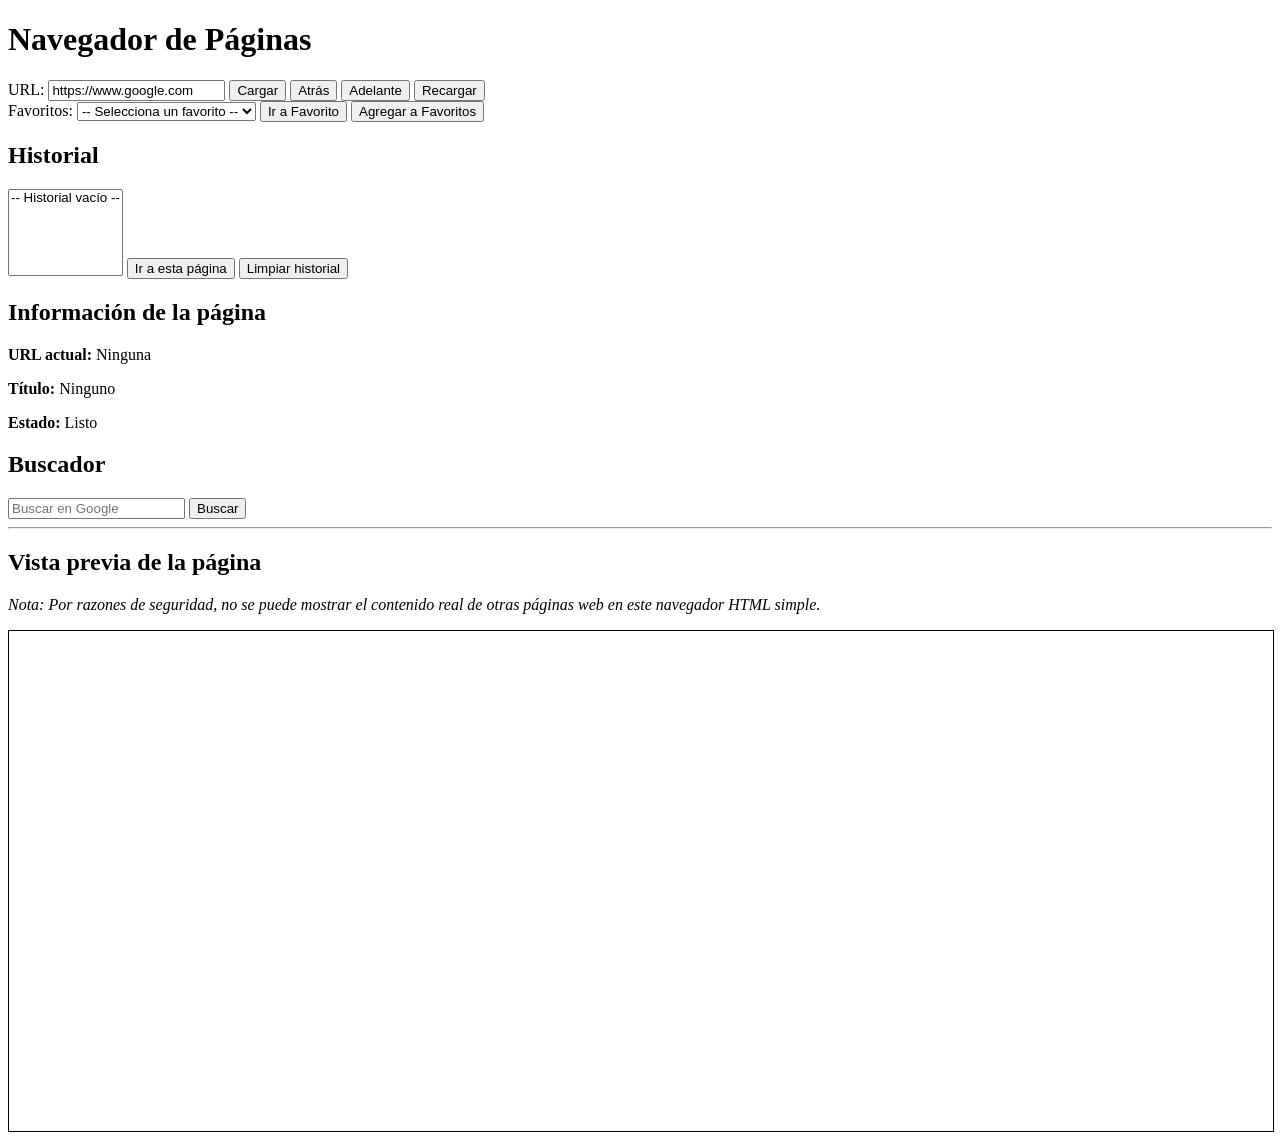
==== Index.html @ 3b882f32 "ca" ====
<!DOCTYPE html>
<html lang="es">
<head>
    <meta charset="UTF-8">
    <meta name="viewport" content="width=device-width, initial-scale=1.0">
    <title>Navegador</title>
    <link rel="stylesheet" href="">
    <link rel="AppJs" href="app.js">
</head>
<body>
    
</body>
</html>
<h1>Navegador de Páginas</h1>

<div>
    <label for="url-input">URL:</label>
    <input type="text" id="url-input" placeholder="https://ejemplo.com" value="https://www.google.com">
    <button onclick="cargarPagina()">Cargar</button>
    <button onclick="atras()">Atrás</button>
    <button onclick="adelante()">Adelante</button>
    <button onclick="recargar()">Recargar</button>
</div>

<div>
    <label for="favoritos-select">Favoritos:</label>
    <select id="favoritos-select">
        <option value="">-- Selecciona un favorito --</option>
        <option value="https://www.google.com">Google</option>
        <option value="https://www.wikipedia.org">Wikipedia</option>
        <option value="https://www.github.com">GitHub</option>
        <option value="https://www.stackoverflow.com">Stack Overflow</option>
    </select>
    <button onclick="irAFavorito()">Ir a Favorito</button>
    <button onclick="agregarFavorito()">Agregar a Favoritos</button>
</div>

<div>
    <h2>Historial</h2>
    <select id="historial-select" size="5">
        <option value="">-- Historial vacío --</option>
    </select>
    <button onclick="irAlHistorial()">Ir a esta página</button>
    <button onclick="limpiarHistorial()">Limpiar historial</button>
</div>

<div>
    <h2>Información de la página</h2>
    <p>
        <strong>URL actual:</strong>
        <span id="url-actual">Ninguna</span>
    </p>
    <p>
        <strong>Título:</strong>
        <span id="titulo-actual">Ninguno</span>
    </p>
    <p>
        <strong>Estado:</strong>
        <span id="estado">Listo</span>
    </p>
</div>

<div>
    <h2>Buscador</h2>
    <input type="text" id="busqueda-input" placeholder="Buscar en Google">
    <button onclick="buscar()">Buscar</button>
</div>

<hr>

<div>
    <h2>Vista previa de la página</h2>
    <p><em>Nota: Por razones de seguridad, no se puede mostrar el contenido real de otras páginas web en este navegador HTML simple.</em></p>
    <iframe id="contenedor-pagina" style="width: 100%; height: 500px; border: 1px solid black;" src="about:blank"></iframe>
</div>



</body>
</html>
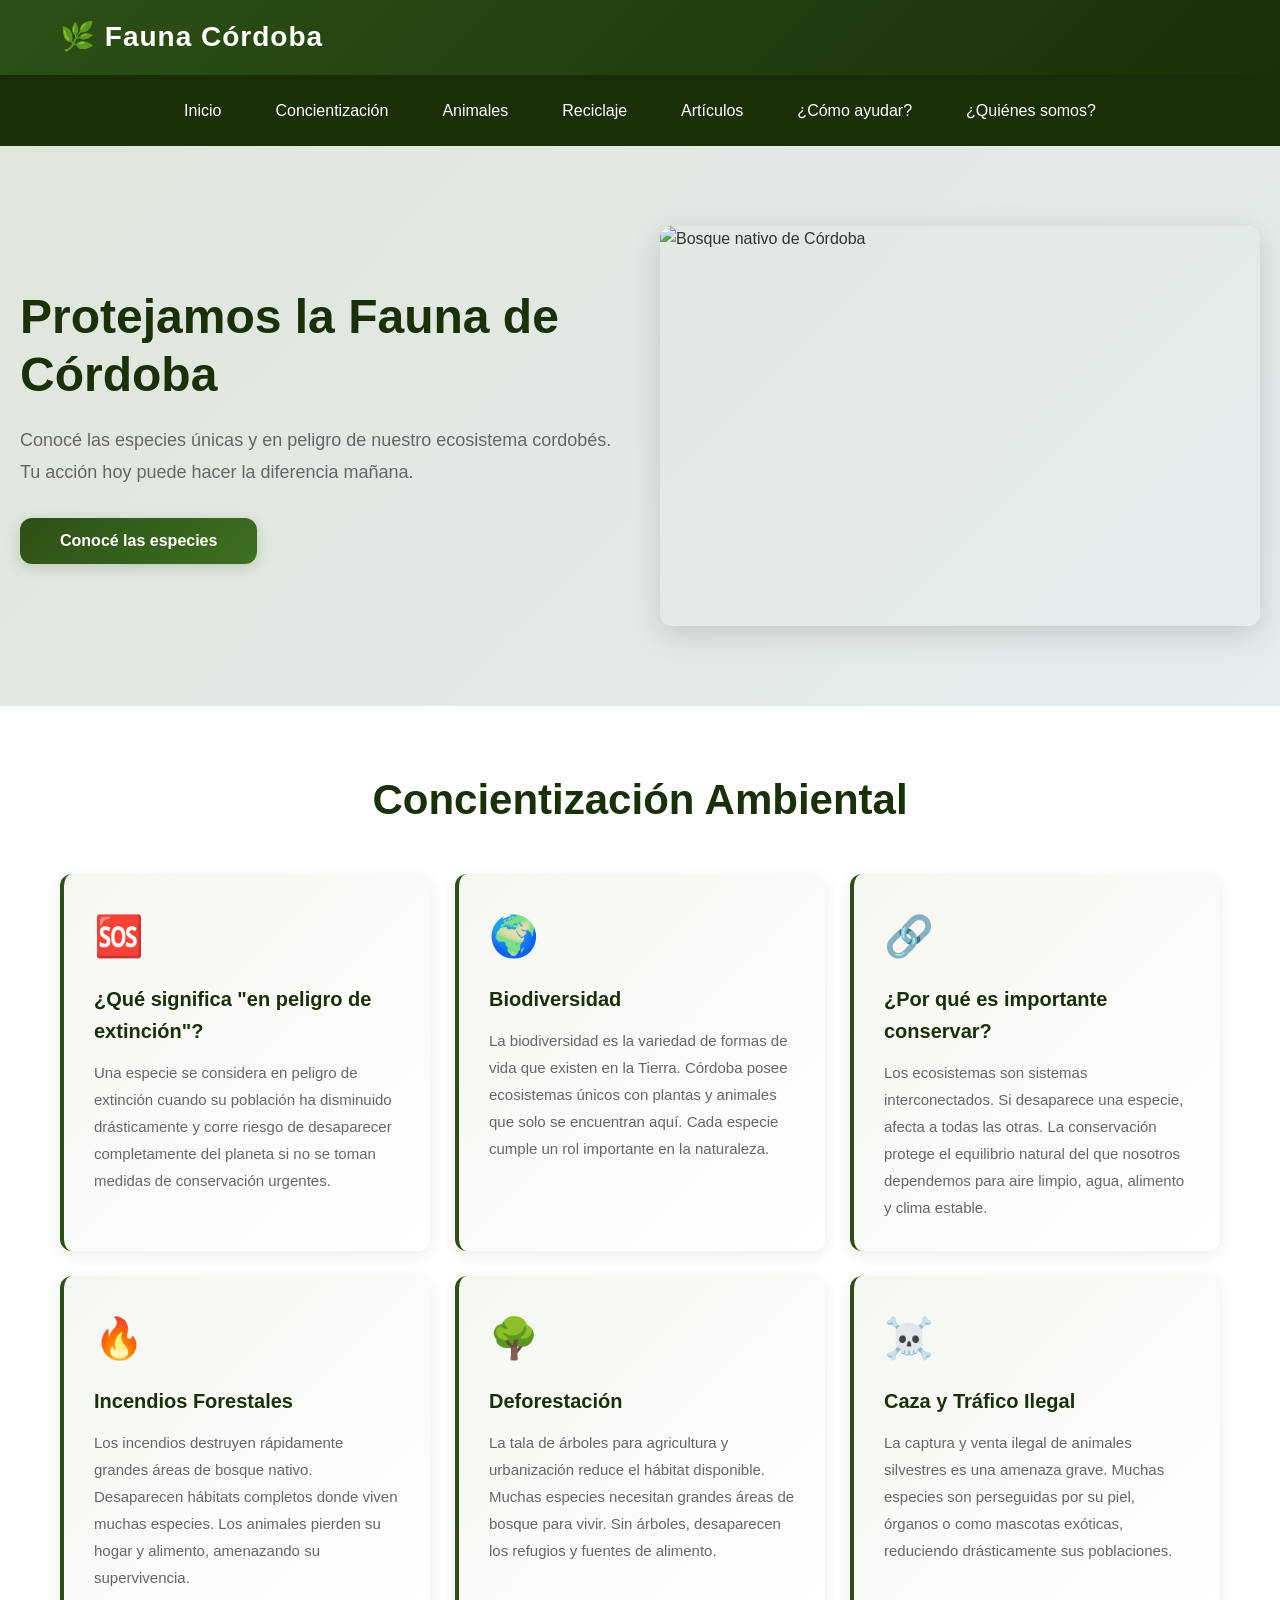
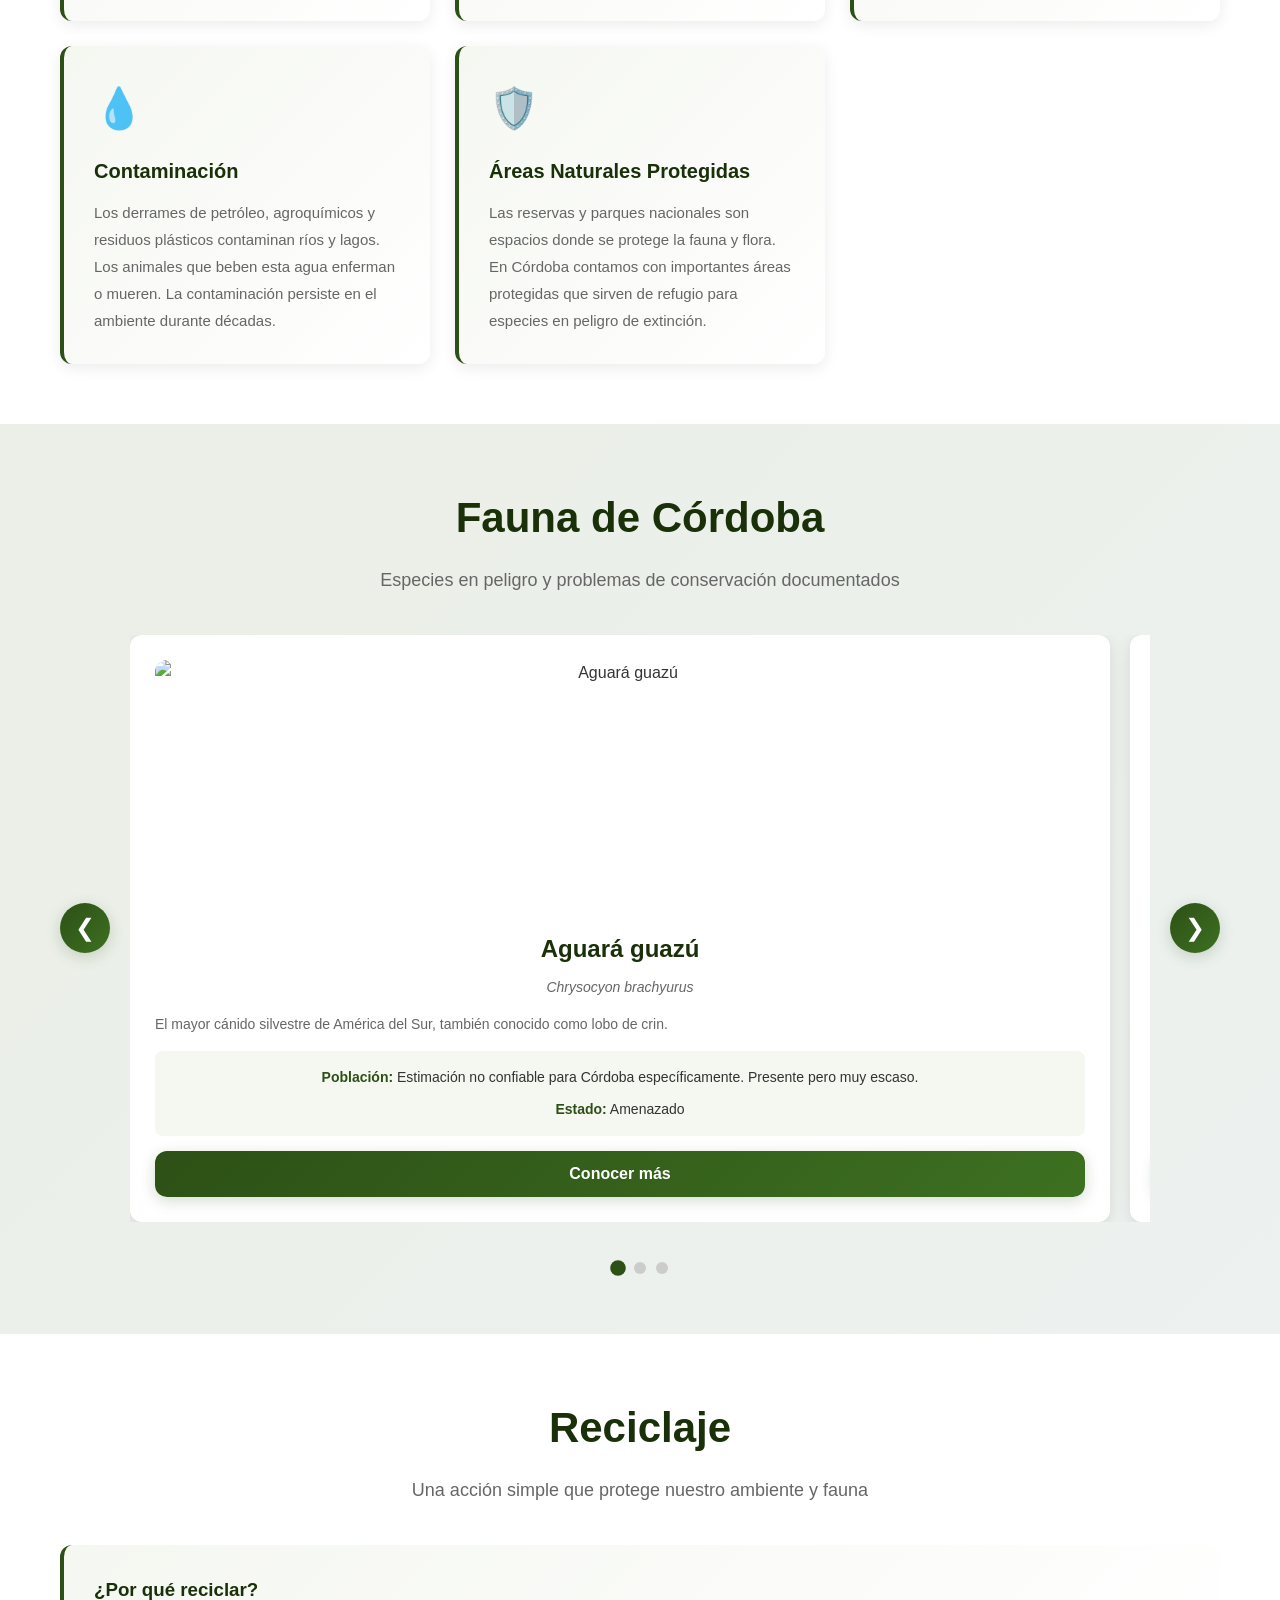
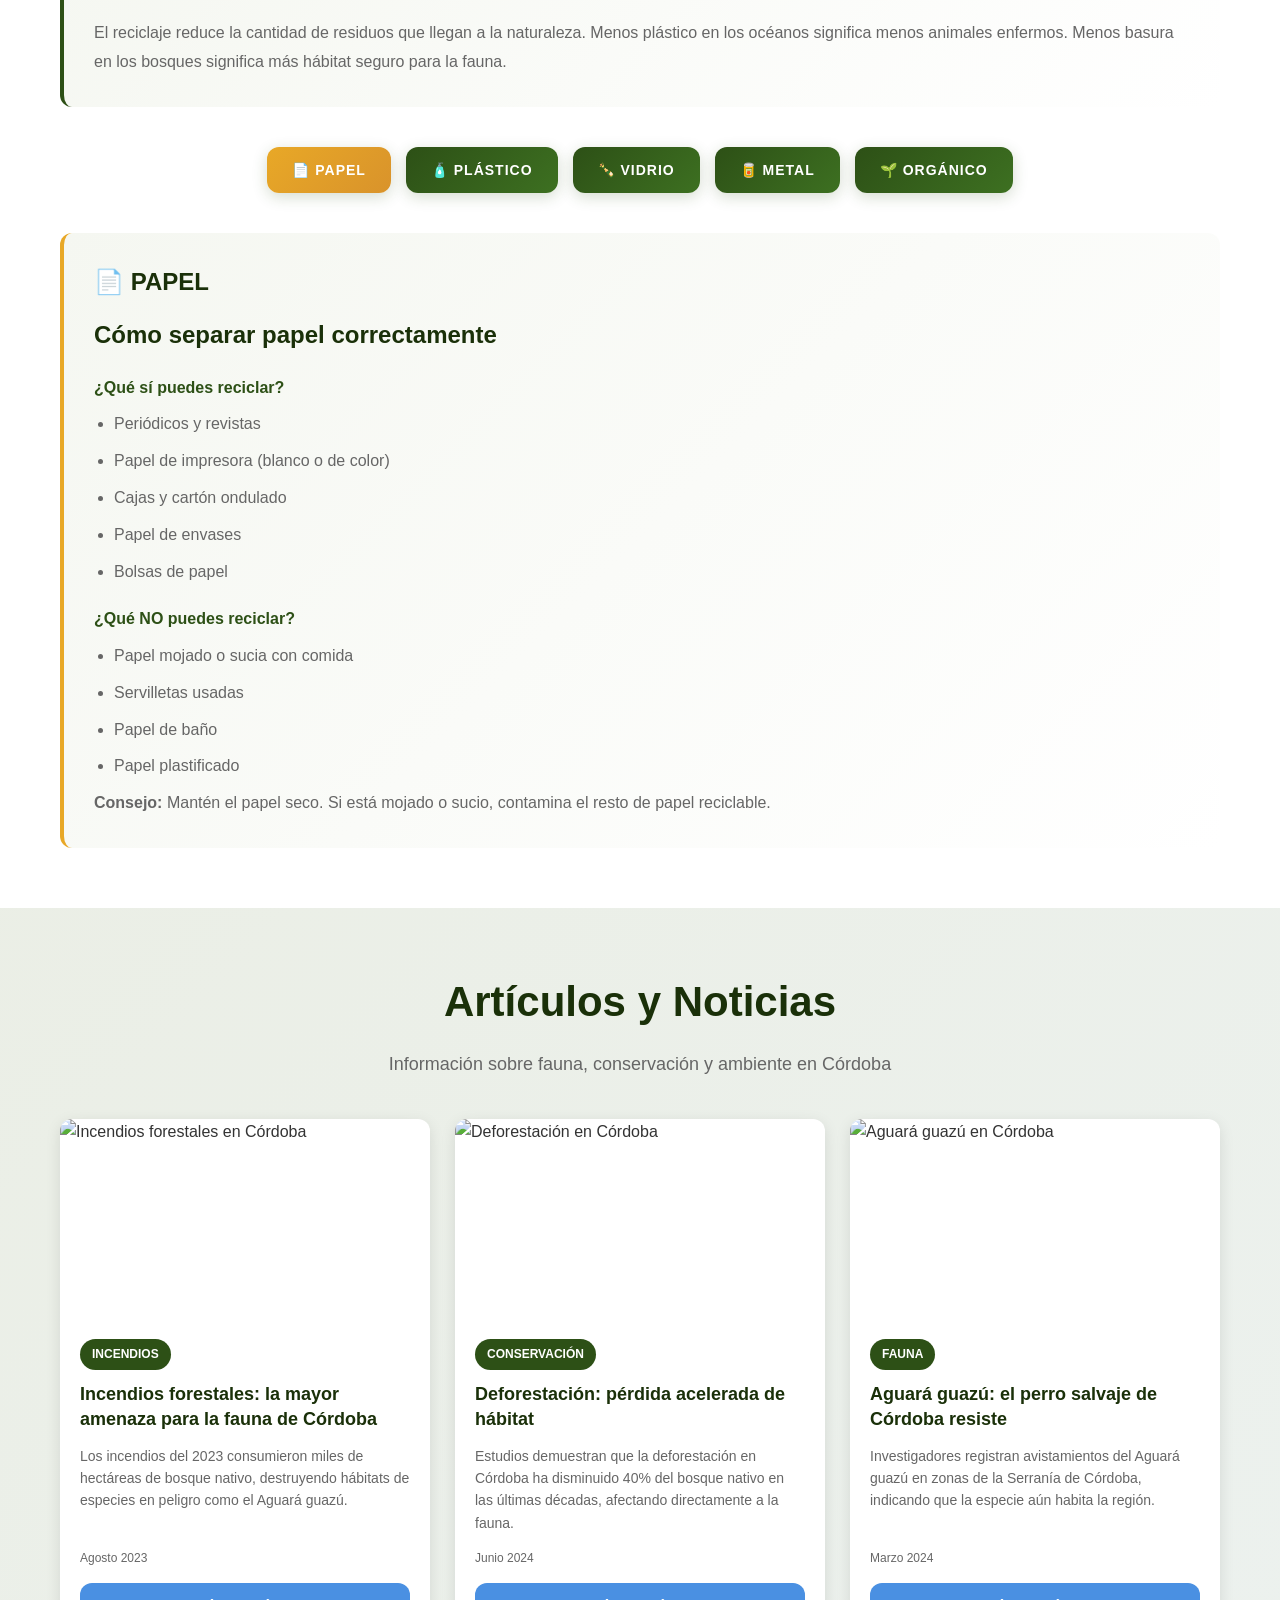
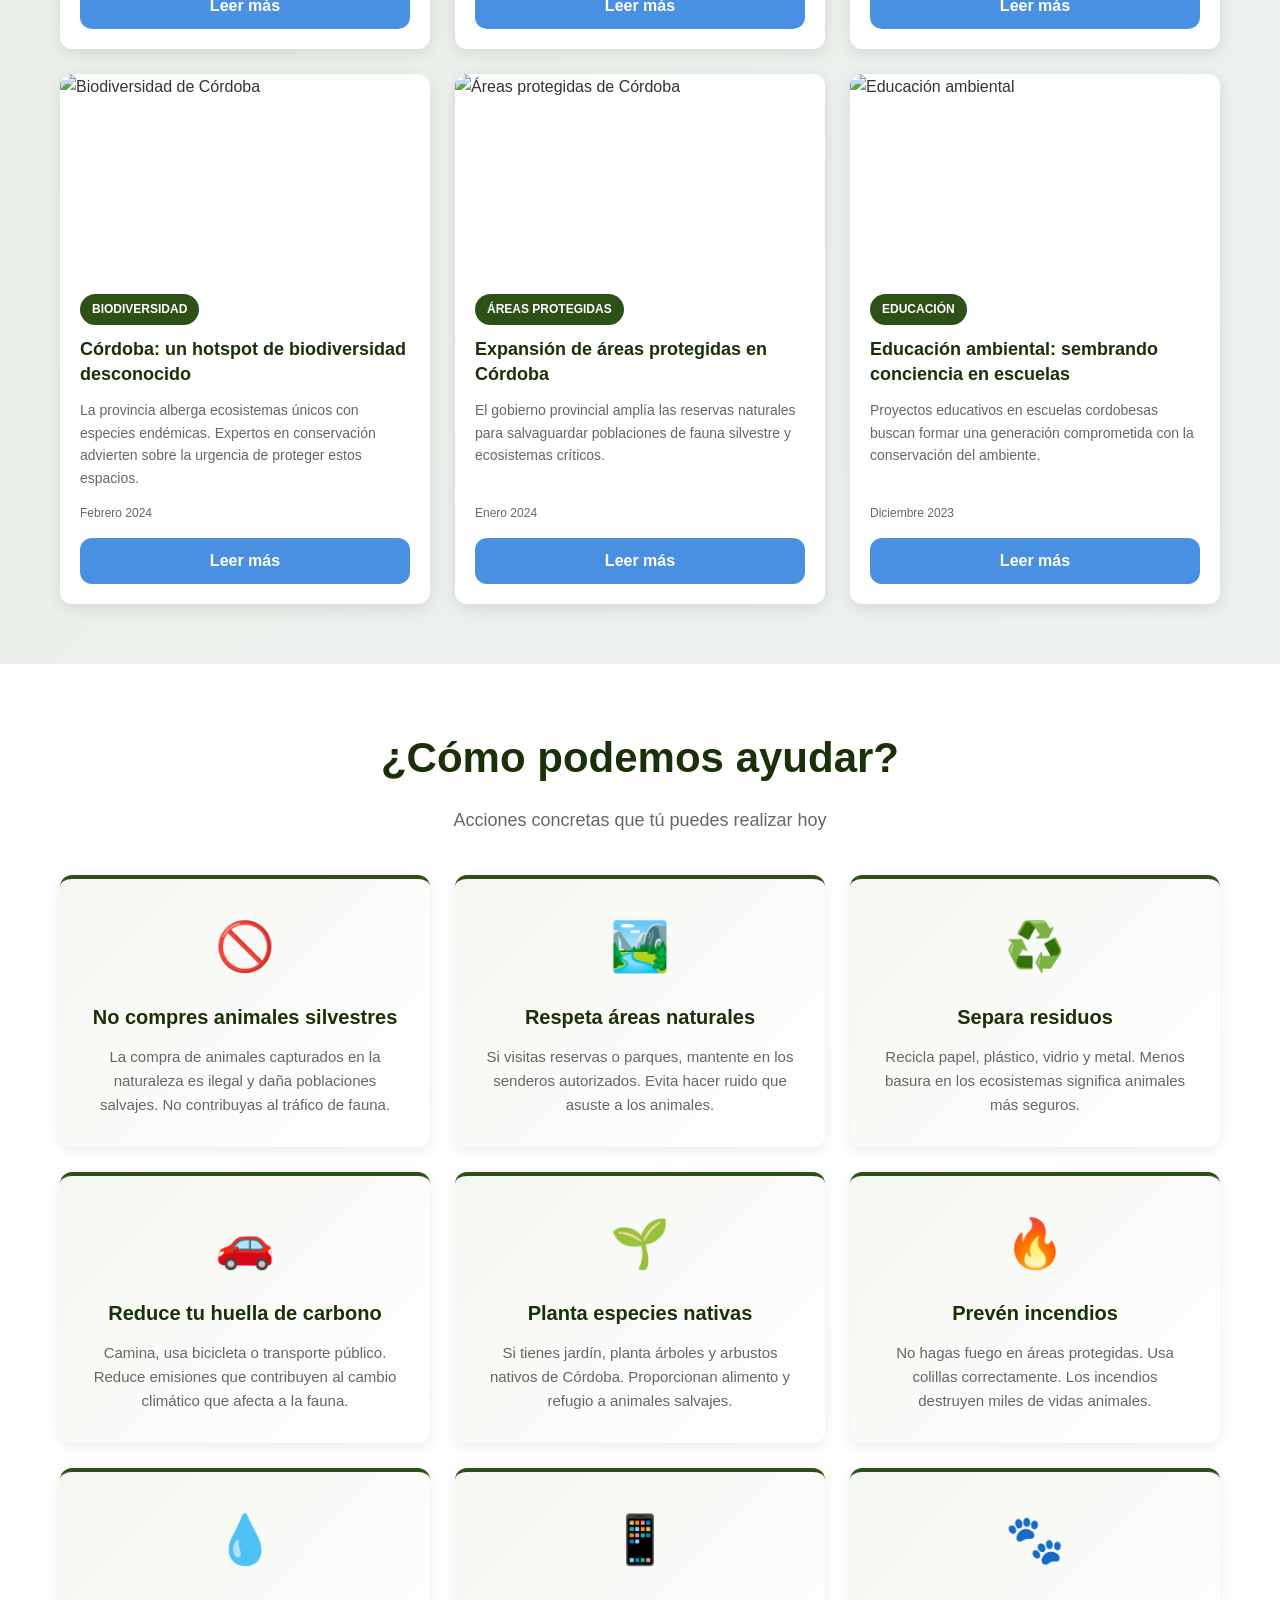
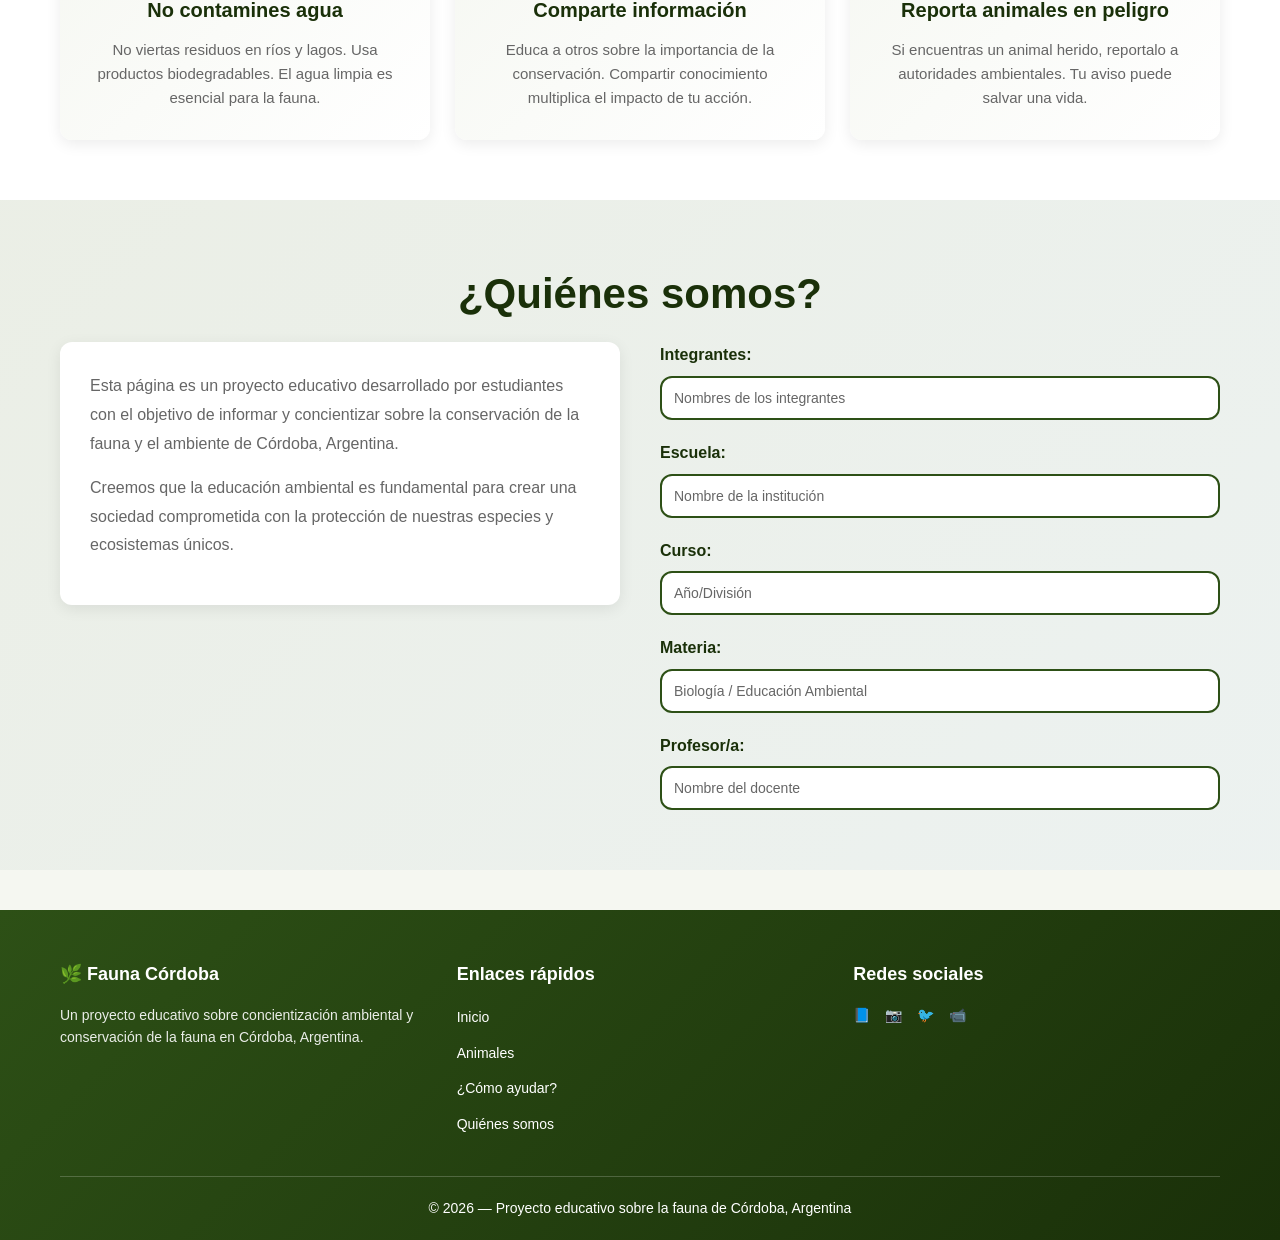
==== commit 07a8075b: "Pagina web creada por claude" ====
--- a/Index.html
+++ b/Index.html
@@ -3,78 +3,488 @@
 <head>
     <meta charset="UTF-8">
     <meta name="viewport" content="width=device-width, initial-scale=1.0">
-    <title>Navegador</title>
-    <link rel="stylesheet" href="">
-    <link rel="AppJs" href="app.js">
+    <meta name="description" content="Página educativa sobre animales en peligro de extinción de Córdoba, Argentina">
+    <title>Protejamos la fauna de Córdoba | Concientización Ambiental</title>
+    <link rel="stylesheet" href="style.css">
 </head>
 <body>
-    
+    <!-- HEADER Y NAVEGACIÓN -->
+    <header class="header">
+        <div class="header-content">
+            <div class="logo">
+                <h1>🌿 Fauna Córdoba</h1>
+            </div>
+            <button class="hamburger" id="hamburger" aria-label="Menú">
+                <span></span>
+                <span></span>
+                <span></span>
+            </button>
+        </div>
+    </header>
+
+    <nav class="navbar" id="navbar">
+        <a href="#inicio" class="nav-link">Inicio</a>
+        <a href="#concientizacion" class="nav-link">Concientización</a>
+        <a href="#animales" class="nav-link">Animales</a>
+        <a href="#reciclaje" class="nav-link">Reciclaje</a>
+        <a href="#articulos" class="nav-link">Artículos</a>
+        <a href="#ayudar" class="nav-link">¿Cómo ayudar?</a>
+        <a href="#somos" class="nav-link">¿Quiénes somos?</a>
+    </nav>
+
+    <!-- CONTENIDO PRINCIPAL -->
+    <main>
+        <!-- SECCIÓN INICIO -->
+        <section id="inicio" class="hero">
+            <div class="hero-content">
+                <h2 class="hero-title">Protejamos la Fauna de Córdoba</h2>
+                <p class="hero-text">
+                    Conocé las especies únicas y en peligro de nuestro ecosistema cordobés. 
+                    Tu acción hoy puede hacer la diferencia mañana.
+                </p>
+                <button class="btn-primary" id="btnEspecies" aria-label="Ir a especies en peligro">
+                    Conocé las especies
+                </button>
+            </div>
+            <div class="hero-image">
+                <img src="img/fondos/bosque_cordoba.jpg" alt="Bosque nativo de Córdoba">
+            </div>
+        </section>
+
+        <!-- SECCIÓN CONCIENTIZACIÓN -->
+        <section id="concientizacion" class="concientizacion">
+            <div class="container">
+                <h2 class="section-title">Concientización Ambiental</h2>
+                
+                <div class="awareness-grid">
+                    <article class="awareness-card">
+                        <div class="card-icon">🆘</div>
+                        <h3>¿Qué significa "en peligro de extinción"?</h3>
+                        <p>
+                            Una especie se considera en peligro de extinción cuando su población ha disminuido 
+                            drásticamente y corre riesgo de desaparecer completamente del planeta si no se toman 
+                            medidas de conservación urgentes.
+                        </p>
+                    </article>
+
+                    <article class="awareness-card">
+                        <div class="card-icon">🌍</div>
+                        <h3>Biodiversidad</h3>
+                        <p>
+                            La biodiversidad es la variedad de formas de vida que existen en la Tierra. 
+                            Córdoba posee ecosistemas únicos con plantas y animales que solo se encuentran aquí. 
+                            Cada especie cumple un rol importante en la naturaleza.
+                        </p>
+                    </article>
+
+                    <article class="awareness-card">
+                        <div class="card-icon">🔗</div>
+                        <h3>¿Por qué es importante conservar?</h3>
+                        <p>
+                            Los ecosistemas son sistemas interconectados. Si desaparece una especie, afecta a todas 
+                            las otras. La conservación protege el equilibrio natural del que nosotros dependemos para 
+                            aire limpio, agua, alimento y clima estable.
+                        </p>
+                    </article>
+
+                    <article class="awareness-card">
+                        <div class="card-icon">🔥</div>
+                        <h3>Incendios Forestales</h3>
+                        <p>
+                            Los incendios destruyen rápidamente grandes áreas de bosque nativo. Desaparecen hábitats 
+                            completos donde viven muchas especies. Los animales pierden su hogar y alimento, 
+                            amenazando su supervivencia.
+                        </p>
+                    </article>
+
+                    <article class="awareness-card">
+                        <div class="card-icon">🌳</div>
+                        <h3>Deforestación</h3>
+                        <p>
+                            La tala de árboles para agricultura y urbanización reduce el hábitat disponible. 
+                            Muchas especies necesitan grandes áreas de bosque para vivir. Sin árboles, desaparecen 
+                            los refugios y fuentes de alimento.
+                        </p>
+                    </article>
+
+                    <article class="awareness-card">
+                        <div class="card-icon">☠️</div>
+                        <h3>Caza y Tráfico Ilegal</h3>
+                        <p>
+                            La captura y venta ilegal de animales silvestres es una amenaza grave. Muchas especies 
+                            son perseguidas por su piel, órganos o como mascotas exóticas, reduciendo drásticamente 
+                            sus poblaciones.
+                        </p>
+                    </article>
+
+                    <article class="awareness-card">
+                        <div class="card-icon">💧</div>
+                        <h3>Contaminación</h3>
+                        <p>
+                            Los derrames de petróleo, agroquímicos y residuos plásticos contaminan ríos y lagos. 
+                            Los animales que beben esta agua enferman o mueren. La contaminación persiste en el 
+                            ambiente durante décadas.
+                        </p>
+                    </article>
+
+                    <article class="awareness-card">
+                        <div class="card-icon">🛡️</div>
+                        <h3>Áreas Naturales Protegidas</h3>
+                        <p>
+                            Las reservas y parques nacionales son espacios donde se protege la fauna y flora. 
+                            En Córdoba contamos con importantes áreas protegidas que sirven de refugio para especies 
+                            en peligro de extinción.
+                        </p>
+                    </article>
+                </div>
+            </div>
+        </section>
+
+        <!-- SECCIÓN ANIMALES -->
+        <section id="animales" class="animales">
+            <div class="container">
+                <h2 class="section-title">Fauna de Córdoba</h2>
+                <p class="section-subtitle">Especies en peligro y problemas de conservación documentados</p>
+                
+                <div class="carousel-container">
+                    <button class="carousel-btn prev" id="prevBtn" aria-label="Animal anterior">❮</button>
+                    
+                    <div class="carousel" id="carousel">
+                        <!-- Las tarjetas se generarán con JavaScript -->
+                    </div>
+                    
+                    <button class="carousel-btn next" id="nextBtn" aria-label="Siguiente animal">❯</button>
+                </div>
+
+                <div class="carousel-dots" id="dots">
+                    <!-- Los puntos se generarán con JavaScript -->
+                </div>
+            </div>
+        </section>
+
+        <!-- MODAL DE DETALLES -->
+        <div class="modal" id="modal">
+            <div class="modal-content">
+                <button class="modal-close" id="closeModal" aria-label="Cerrar">✕</button>
+                <div id="modalBody">
+                    <!-- El contenido se cargará dinámicamente con JavaScript -->
+                </div>
+            </div>
+        </div>
+
+        <!-- SECCIÓN RECICLAJE -->
+        <section id="reciclaje" class="reciclaje">
+            <div class="container">
+                <h2 class="section-title">Reciclaje</h2>
+                <p class="section-subtitle">
+                    Una acción simple que protege nuestro ambiente y fauna
+                </p>
+
+                <div class="recycling-intro">
+                    <h3>¿Por qué reciclar?</h3>
+                    <p>
+                        El reciclaje reduce la cantidad de residuos que llegan a la naturaleza. Menos plástico en los océanos 
+                        significa menos animales enfermos. Menos basura en los bosques significa más hábitat seguro para la fauna.
+                    </p>
+                </div>
+
+                <div class="recycling-categories">
+                    <button class="recycling-btn" data-category="papel" aria-label="Información sobre reciclaje de papel">
+                        📄 PAPEL
+                    </button>
+                    <button class="recycling-btn" data-category="plastico" aria-label="Información sobre reciclaje de plástico">
+                        🧴 PLÁSTICO
+                    </button>
+                    <button class="recycling-btn" data-category="vidrio" aria-label="Información sobre reciclaje de vidrio">
+                        🍾 VIDRIO
+                    </button>
+                    <button class="recycling-btn" data-category="metal" aria-label="Información sobre reciclaje de metal">
+                        🥫 METAL
+                    </button>
+                    <button class="recycling-btn" data-category="organico" aria-label="Información sobre residuos orgánicos">
+                        🌱 ORGÁNICO
+                    </button>
+                </div>
+
+                <div class="recycling-info" id="recyclingInfo">
+                    <!-- La información se cargará aquí dinámicamente -->
+                </div>
+            </div>
+        </section>
+
+        <!-- SECCIÓN ARTÍCULOS -->
+        <section id="articulos" class="articulos">
+            <div class="container">
+                <h2 class="section-title">Artículos y Noticias</h2>
+                <p class="section-subtitle">Información sobre fauna, conservación y ambiente en Córdoba</p>
+
+                <div class="articles-grid">
+                    <article class="article-card">
+                        <img src="img/articulos/incendios.jpg" alt="Incendios forestales en Córdoba">
+                        <div class="article-content">
+                            <span class="article-category">Incendios</span>
+                            <h3>Incendios forestales: la mayor amenaza para la fauna de Córdoba</h3>
+                            <p>
+                                Los incendios del 2023 consumieron miles de hectáreas de bosque nativo, 
+                                destruyendo hábitats de especies en peligro como el Aguará guazú.
+                            </p>
+                            <span class="article-date">Agosto 2023</span>
+                            <a href="#" class="btn-secondary">Leer más</a>
+                        </div>
+                    </article>
+
+                    <article class="article-card">
+                        <img src="img/articulos/deforestacion.jpg" alt="Deforestación en Córdoba">
+                        <div class="article-content">
+                            <span class="article-category">Conservación</span>
+                            <h3>Deforestación: pérdida acelerada de hábitat</h3>
+                            <p>
+                                Estudios demuestran que la deforestación en Córdoba ha disminuido 40% del bosque nativo 
+                                en las últimas décadas, afectando directamente a la fauna.
+                            </p>
+                            <span class="article-date">Junio 2024</span>
+                            <a href="#" class="btn-secondary">Leer más</a>
+                        </div>
+                    </article>
+
+                    <article class="article-card">
+                        <img src="img/articulos/aguara_guazu.jpg" alt="Aguará guazú en Córdoba">
+                        <div class="article-content">
+                            <span class="article-category">Fauna</span>
+                            <h3>Aguará guazú: el perro salvaje de Córdoba resiste</h3>
+                            <p>
+                                Investigadores registran avistamientos del Aguará guazú en zonas de la Serranía de Córdoba, 
+                                indicando que la especie aún habita la región.
+                            </p>
+                            <span class="article-date">Marzo 2024</span>
+                            <a href="#" class="btn-secondary">Leer más</a>
+                        </div>
+                    </article>
+
+                    <article class="article-card">
+                        <img src="img/articulos/biodiversidad.jpg" alt="Biodiversidad de Córdoba">
+                        <div class="article-content">
+                            <span class="article-category">Biodiversidad</span>
+                            <h3>Córdoba: un hotspot de biodiversidad desconocido</h3>
+                            <p>
+                                La provincia alberga ecosistemas únicos con especies endémicas. Expertos en conservación 
+                                advierten sobre la urgencia de proteger estos espacios.
+                            </p>
+                            <span class="article-date">Febrero 2024</span>
+                            <a href="#" class="btn-secondary">Leer más</a>
+                        </div>
+                    </article>
+
+                    <article class="article-card">
+                        <img src="img/articulos/areas_protegidas.jpg" alt="Áreas protegidas de Córdoba">
+                        <div class="article-content">
+                            <span class="article-category">Áreas Protegidas</span>
+                            <h3>Expansión de áreas protegidas en Córdoba</h3>
+                            <p>
+                                El gobierno provincial amplía las reservas naturales para salvaguardar poblaciones 
+                                de fauna silvestre y ecosistemas críticos.
+                            </p>
+                            <span class="article-date">Enero 2024</span>
+                            <a href="#" class="btn-secondary">Leer más</a>
+                        </div>
+                    </article>
+
+                    <article class="article-card">
+                        <img src="img/articulos/educacion_ambiental.jpg" alt="Educación ambiental">
+                        <div class="article-content">
+                            <span class="article-category">Educación</span>
+                            <h3>Educación ambiental: sembrando conciencia en escuelas</h3>
+                            <p>
+                                Proyectos educativos en escuelas cordobesas buscan formar una generación comprometida 
+                                con la conservación del ambiente.
+                            </p>
+                            <span class="article-date">Diciembre 2023</span>
+                            <a href="#" class="btn-secondary">Leer más</a>
+                        </div>
+                    </article>
+                </div>
+            </div>
+        </section>
+
+        <!-- SECCIÓN CÓMO AYUDAR -->
+        <section id="ayudar" class="como-ayudar">
+            <div class="container">
+                <h2 class="section-title">¿Cómo podemos ayudar?</h2>
+                <p class="section-subtitle">Acciones concretas que tú puedes realizar hoy</p>
+
+                <div class="acciones-grid">
+                    <div class="accion-card">
+                        <div class="accion-icon">🚫</div>
+                        <h3>No compres animales silvestres</h3>
+                        <p>
+                            La compra de animales capturados en la naturaleza es ilegal y daña poblaciones 
+                            salvajes. No contribuyas al tráfico de fauna.
+                        </p>
+                    </div>
+
+                    <div class="accion-card">
+                        <div class="accion-icon">🏞️</div>
+                        <h3>Respeta áreas naturales</h3>
+                        <p>
+                            Si visitas reservas o parques, mantente en los senderos autorizados. 
+                            Evita hacer ruido que asuste a los animales.
+                        </p>
+                    </div>
+
+                    <div class="accion-card">
+                        <div class="accion-icon">♻️</div>
+                        <h3>Separa residuos</h3>
+                        <p>
+                            Recicla papel, plástico, vidrio y metal. Menos basura en los ecosistemas 
+                            significa animales más seguros.
+                        </p>
+                    </div>
+
+                    <div class="accion-card">
+                        <div class="accion-icon">🚗</div>
+                        <h3>Reduce tu huella de carbono</h3>
+                        <p>
+                            Camina, usa bicicleta o transporte público. Reduce emisiones que contribuyen 
+                            al cambio climático que afecta a la fauna.
+                        </p>
+                    </div>
+
+                    <div class="accion-card">
+                        <div class="accion-icon">🌱</div>
+                        <h3>Planta especies nativas</h3>
+                        <p>
+                            Si tienes jardín, planta árboles y arbustos nativos de Córdoba. 
+                            Proporcionan alimento y refugio a animales salvajes.
+                        </p>
+                    </div>
+
+                    <div class="accion-card">
+                        <div class="accion-icon">🔥</div>
+                        <h3>Prevén incendios</h3>
+                        <p>
+                            No hagas fuego en áreas protegidas. Usa colillas correctamente. 
+                            Los incendios destruyen miles de vidas animales.
+                        </p>
+                    </div>
+
+                    <div class="accion-card">
+                        <div class="accion-icon">💧</div>
+                        <h3>No contamines agua</h3>
+                        <p>
+                            No viertas residuos en ríos y lagos. Usa productos biodegradables. 
+                            El agua limpia es esencial para la fauna.
+                        </p>
+                    </div>
+
+                    <div class="accion-card">
+                        <div class="accion-icon">📱</div>
+                        <h3>Comparte información</h3>
+                        <p>
+                            Educa a otros sobre la importancia de la conservación. Compartir conocimiento 
+                            multiplica el impacto de tu acción.
+                        </p>
+                    </div>
+
+                    <div class="accion-card">
+                        <div class="accion-icon">🐾</div>
+                        <h3>Reporta animales en peligro</h3>
+                        <p>
+                            Si encuentras un animal herido, reportalo a autoridades ambientales. 
+                            Tu aviso puede salvar una vida.
+                        </p>
+                    </div>
+                </div>
+            </div>
+        </section>
+
+        <!-- SECCIÓN QUIÉNES SOMOS -->
+        <section id="somos" class="quienes-somos">
+            <div class="container">
+                <h2 class="section-title">¿Quiénes somos?</h2>
+
+                <div class="somos-content">
+                    <div class="somos-text">
+                        <p>
+                            Esta página es un proyecto educativo desarrollado por estudiantes con el objetivo 
+                            de informar y concientizar sobre la conservación de la fauna y el ambiente de Córdoba, Argentina.
+                        </p>
+                        <p>
+                            Creemos que la educación ambiental es fundamental para crear una sociedad comprometida 
+                            con la protección de nuestras especies y ecosistemas únicos.
+                        </p>
+                    </div>
+
+                    <div class="somos-info">
+                        <div class="info-field">
+                            <label>Integrantes:</label>
+                            <input type="text" placeholder="Nombres de los integrantes" readonly>
+                        </div>
+                        <div class="info-field">
+                            <label>Escuela:</label>
+                            <input type="text" placeholder="Nombre de la institución" readonly>
+                        </div>
+                        <div class="info-field">
+                            <label>Curso:</label>
+                            <input type="text" placeholder="Año/División" readonly>
+                        </div>
+                        <div class="info-field">
+                            <label>Materia:</label>
+                            <input type="text" placeholder="Biología / Educación Ambiental" readonly>
+                        </div>
+                        <div class="info-field">
+                            <label>Profesor/a:</label>
+                            <input type="text" placeholder="Nombre del docente" readonly>
+                        </div>
+                    </div>
+                </div>
+            </div>
+        </section>
+    </main>
+
+    <!-- FOOTER -->
+    <footer class="footer">
+        <div class="container">
+            <div class="footer-content">
+                <div class="footer-section">
+                    <h3>🌿 Fauna Córdoba</h3>
+                    <p>
+                        Un proyecto educativo sobre concientización ambiental y conservación 
+                        de la fauna en Córdoba, Argentina.
+                    </p>
+                </div>
+
+                <div class="footer-section">
+                    <h4>Enlaces rápidos</h4>
+                    <ul>
+                        <li><a href="#inicio">Inicio</a></li>
+                        <li><a href="#animales">Animales</a></li>
+                        <li><a href="#ayudar">¿Cómo ayudar?</a></li>
+                        <li><a href="#somos">Quiénes somos</a></li>
+                    </ul>
+                </div>
+
+                <div class="footer-section">
+                    <h4>Redes sociales</h4>
+                    <div class="social-links">
+                        <a href="#" aria-label="Facebook">📘</a>
+                        <a href="#" aria-label="Instagram">📷</a>
+                        <a href="#" aria-label="Twitter">🐦</a>
+                        <a href="#" aria-label="YouTube">📹</a>
+                    </div>
+                </div>
+            </div>
+
+            <div class="footer-bottom">
+                <p>© 2026 — Proyecto educativo sobre la fauna de Córdoba, Argentina</p>
+            </div>
+        </div>
+    </footer>
+
+    <script>
+        // Cargar app.js de forma correcta
+        // La etiqueta link con rel="js" no es estándar, pero mantenemos la referencia solicitada
+        // Agregamos la forma correcta mediante script tag para asegurar funcionamiento
+    </script>
+    <script src="app.js"></script>
 </body>
 </html>
-<h1>Navegador de Páginas</h1>
-
-<div>
-    <label for="url-input">URL:</label>
-    <input type="text" id="url-input" placeholder="https://ejemplo.com" value="https://www.google.com">
-    <button onclick="cargarPagina()">Cargar</button>
-    <button onclick="atras()">Atrás</button>
-    <button onclick="adelante()">Adelante</button>
-    <button onclick="recargar()">Recargar</button>
-</div>
-
-<div>
-    <label for="favoritos-select">Favoritos:</label>
-    <select id="favoritos-select">
-        <option value="">-- Selecciona un favorito --</option>
-        <option value="https://www.google.com">Google</option>
-        <option value="https://www.wikipedia.org">Wikipedia</option>
-        <option value="https://www.github.com">GitHub</option>
-        <option value="https://www.stackoverflow.com">Stack Overflow</option>
-    </select>
-    <button onclick="irAFavorito()">Ir a Favorito</button>
-    <button onclick="agregarFavorito()">Agregar a Favoritos</button>
-</div>
-
-<div>
-    <h2>Historial</h2>
-    <select id="historial-select" size="5">
-        <option value="">-- Historial vacío --</option>
-    </select>
-    <button onclick="irAlHistorial()">Ir a esta página</button>
-    <button onclick="limpiarHistorial()">Limpiar historial</button>
-</div>
-
-<div>
-    <h2>Información de la página</h2>
-    <p>
-        <strong>URL actual:</strong>
-        <span id="url-actual">Ninguna</span>
-    </p>
-    <p>
-        <strong>Título:</strong>
-        <span id="titulo-actual">Ninguno</span>
-    </p>
-    <p>
-        <strong>Estado:</strong>
-        <span id="estado">Listo</span>
-    </p>
-</div>
-
-<div>
-    <h2>Buscador</h2>
-    <input type="text" id="busqueda-input" placeholder="Buscar en Google">
-    <button onclick="buscar()">Buscar</button>
-</div>
-
-<hr>
-
-<div>
-    <h2>Vista previa de la página</h2>
-    <p><em>Nota: Por razones de seguridad, no se puede mostrar el contenido real de otras páginas web en este navegador HTML simple.</em></p>
-    <iframe id="contenedor-pagina" style="width: 100%; height: 500px; border: 1px solid black;" src="about:blank"></iframe>
-</div>
-
-
-
-</body>
-</html>
--- a/style.css
+++ b/style.css
@@ -0,0 +1,1129 @@
+/* ============================================
+   VARIABLES Y ESTILOS GLOBALES
+   ============================================ */
+
+:root {
+    --primary-color: #2d5016;
+    --primary-light: #3d7021;
+    --primary-dark: #1a3009;
+    --secondary-color: #4a90e2;
+    --accent-color: #e8a827;
+    --earth-color: #8b7355;
+    --light-bg: #f5f7f1;
+    --white: #ffffff;
+    --text-dark: #333333;
+    --text-light: #666666;
+    --border-radius: 12px;
+    --transition: all 0.3s ease;
+}
+
+* {
+    margin: 0;
+    padding: 0;
+    box-sizing: border-box;
+}
+
+html {
+    scroll-behavior: smooth;
+}
+
+body {
+    font-family: 'Segoe UI', Tahoma, Geneva, Verdana, sans-serif;
+    color: var(--text-dark);
+    line-height: 1.6;
+    background-color: var(--light-bg);
+    overflow-x: hidden;
+}
+
+.container {
+    max-width: 1200px;
+    margin: 0 auto;
+    padding: 0 20px;
+}
+
+/* ============================================
+   HEADER Y NAVEGACIÓN
+   ============================================ */
+
+.header {
+    background: linear-gradient(135deg, var(--primary-color) 0%, var(--primary-dark) 100%);
+    color: white;
+    padding: 15px 0;
+    position: sticky;
+    top: 0;
+    z-index: 1000;
+    box-shadow: 0 2px 10px rgba(0, 0, 0, 0.1);
+}
+
+.header-content {
+    display: flex;
+    justify-content: space-between;
+    align-items: center;
+    max-width: 1200px;
+    margin: 0 auto;
+    padding: 0 20px;
+}
+
+.logo h1 {
+    font-size: 28px;
+    font-weight: bold;
+    letter-spacing: 1px;
+}
+
+.hamburger {
+    display: none;
+    flex-direction: column;
+    background: none;
+    border: none;
+    cursor: pointer;
+    padding: 5px;
+}
+
+.hamburger span {
+    width: 25px;
+    height: 3px;
+    background: white;
+    margin: 5px 0;
+    border-radius: 2px;
+    transition: var(--transition);
+}
+
+.hamburger.active span:nth-child(1) {
+    transform: rotate(45deg) translate(10px, 10px);
+}
+
+.hamburger.active span:nth-child(2) {
+    opacity: 0;
+}
+
+.hamburger.active span:nth-child(3) {
+    transform: rotate(-45deg) translate(7px, -7px);
+}
+
+.navbar {
+    display: flex;
+    gap: 30px;
+    justify-content: center;
+    background-color: var(--primary-dark);
+    padding: 15px 20px;
+    flex-wrap: wrap;
+}
+
+.nav-link {
+    color: white;
+    text-decoration: none;
+    font-weight: 500;
+    transition: var(--transition);
+    padding: 8px 12px;
+    border-radius: var(--border-radius);
+}
+
+.nav-link:hover {
+    background-color: var(--primary-light);
+    transform: translateY(-2px);
+}
+
+/* ============================================
+   SECCIÓN HERO / INICIO
+   ============================================ */
+
+.hero {
+    display: grid;
+    grid-template-columns: 1fr 1fr;
+    align-items: center;
+    gap: 40px;
+    padding: 80px 20px;
+    background: linear-gradient(135deg, rgba(45, 80, 22, 0.1) 0%, rgba(74, 144, 226, 0.1) 100%);
+    min-height: 500px;
+}
+
+.hero-content {
+    animation: slideInLeft 0.8s ease;
+}
+
+.hero-title {
+    font-size: 48px;
+    color: var(--primary-dark);
+    margin-bottom: 20px;
+    line-height: 1.2;
+}
+
+.hero-text {
+    font-size: 18px;
+    color: var(--text-light);
+    margin-bottom: 30px;
+    line-height: 1.8;
+}
+
+.btn-primary {
+    background: linear-gradient(135deg, var(--primary-color) 0%, var(--primary-light) 100%);
+    color: white;
+    border: none;
+    padding: 14px 40px;
+    font-size: 16px;
+    border-radius: var(--border-radius);
+    cursor: pointer;
+    font-weight: bold;
+    transition: var(--transition);
+    box-shadow: 0 4px 15px rgba(45, 80, 22, 0.2);
+}
+
+.btn-primary:hover {
+    transform: translateY(-3px);
+    box-shadow: 0 6px 20px rgba(45, 80, 22, 0.3);
+}
+
+.btn-primary:active {
+    transform: translateY(-1px);
+}
+
+.hero-image {
+    animation: slideInRight 0.8s ease;
+    border-radius: var(--border-radius);
+    overflow: hidden;
+    box-shadow: 0 8px 30px rgba(0, 0, 0, 0.15);
+}
+
+.hero-image img {
+    width: 100%;
+    height: 400px;
+    object-fit: cover;
+    display: block;
+}
+
+/* ============================================
+   SECCIONES GENERALES
+   ============================================ */
+
+section {
+    padding: 60px 20px;
+}
+
+.section-title {
+    font-size: 42px;
+    color: var(--primary-dark);
+    text-align: center;
+    margin-bottom: 15px;
+    font-weight: bold;
+}
+
+.section-subtitle {
+    font-size: 18px;
+    color: var(--text-light);
+    text-align: center;
+    margin-bottom: 40px;
+}
+
+/* ============================================
+   CONCIENTIZACIÓN
+   ============================================ */
+
+.concientizacion {
+    background-color: white;
+}
+
+.awareness-grid {
+    display: grid;
+    grid-template-columns: repeat(auto-fit, minmax(300px, 1fr));
+    gap: 25px;
+    margin-top: 40px;
+}
+
+.awareness-card {
+    background: linear-gradient(135deg, var(--light-bg) 0%, white 100%);
+    padding: 30px;
+    border-radius: var(--border-radius);
+    box-shadow: 0 4px 15px rgba(0, 0, 0, 0.08);
+    border-left: 4px solid var(--primary-color);
+    transition: var(--transition);
+    animation: fadeInUp 0.6s ease;
+}
+
+.awareness-card:hover {
+    transform: translateY(-8px);
+    box-shadow: 0 8px 25px rgba(0, 0, 0, 0.15);
+}
+
+.card-icon {
+    font-size: 40px;
+    margin-bottom: 15px;
+}
+
+.awareness-card h3 {
+    color: var(--primary-dark);
+    margin-bottom: 12px;
+    font-size: 20px;
+}
+
+.awareness-card p {
+    color: var(--text-light);
+    line-height: 1.8;
+    font-size: 15px;
+}
+
+/* ============================================
+   ANIMALES Y CARRUSEL
+   ============================================ */
+
+.animales {
+    background: linear-gradient(135deg, rgba(45, 80, 22, 0.05) 0%, rgba(74, 144, 226, 0.05) 100%);
+}
+
+.carousel-container {
+    position: relative;
+    display: flex;
+    align-items: center;
+    gap: 20px;
+    margin-bottom: 40px;
+}
+
+.carousel {
+    display: flex;
+    gap: 20px;
+    overflow: hidden;
+    flex: 1;
+    height: auto;
+}
+
+.animal-card {
+    background: white;
+    border-radius: var(--border-radius);
+    padding: 25px;
+    box-shadow: 0 4px 15px rgba(0, 0, 0, 0.1);
+    text-align: center;
+    flex: 0 0 calc(100% - 40px);
+    min-width: 280px;
+    transition: var(--transition);
+    display: flex;
+    flex-direction: column;
+}
+
+.animal-card:hover {
+    box-shadow: 0 8px 25px rgba(0, 0, 0, 0.15);
+}
+
+.animal-card img {
+    width: 100%;
+    height: 250px;
+    object-fit: cover;
+    border-radius: var(--border-radius);
+    margin-bottom: 20px;
+}
+
+.animal-card h3 {
+    color: var(--primary-dark);
+    font-size: 24px;
+    margin-bottom: 8px;
+}
+
+.animal-scientific {
+    color: var(--text-light);
+    font-style: italic;
+    font-size: 14px;
+    margin-bottom: 15px;
+}
+
+.animal-description {
+    color: var(--text-light);
+    font-size: 14px;
+    margin-bottom: 15px;
+    text-align: justify;
+}
+
+.animal-info {
+    display: flex;
+    flex-direction: column;
+    gap: 10px;
+    margin-bottom: 15px;
+    padding: 15px;
+    background-color: var(--light-bg);
+    border-radius: 8px;
+}
+
+.animal-info-item {
+    font-size: 14px;
+    color: var(--text-dark);
+}
+
+.animal-info-label {
+    font-weight: bold;
+    color: var(--primary-color);
+}
+
+.animal-card button {
+    margin-top: auto;
+}
+
+.carousel-btn {
+    background: linear-gradient(135deg, var(--primary-color) 0%, var(--primary-light) 100%);
+    color: white;
+    border: none;
+    width: 50px;
+    height: 50px;
+    border-radius: 50%;
+    font-size: 24px;
+    cursor: pointer;
+    transition: var(--transition);
+    box-shadow: 0 4px 15px rgba(45, 80, 22, 0.2);
+    flex-shrink: 0;
+}
+
+.carousel-btn:hover {
+    transform: scale(1.1);
+    box-shadow: 0 6px 20px rgba(45, 80, 22, 0.3);
+}
+
+.carousel-btn:active {
+    transform: scale(0.95);
+}
+
+.carousel-dots {
+    display: flex;
+    justify-content: center;
+    gap: 10px;
+    margin-top: 20px;
+}
+
+.dot {
+    width: 12px;
+    height: 12px;
+    border-radius: 50%;
+    background-color: #ccc;
+    cursor: pointer;
+    transition: var(--transition);
+}
+
+.dot.active {
+    background-color: var(--primary-color);
+    transform: scale(1.3);
+}
+
+/* ============================================
+   MODAL
+   ============================================ */
+
+.modal {
+    display: none;
+    position: fixed;
+    top: 0;
+    left: 0;
+    width: 100%;
+    height: 100%;
+    background-color: rgba(0, 0, 0, 0.5);
+    z-index: 2000;
+    align-items: center;
+    justify-content: center;
+    animation: fadeIn 0.3s ease;
+}
+
+.modal.active {
+    display: flex;
+}
+
+.modal-content {
+    background: white;
+    border-radius: var(--border-radius);
+    max-width: 800px;
+    max-height: 90vh;
+    overflow-y: auto;
+    padding: 40px;
+    position: relative;
+    animation: slideUp 0.3s ease;
+    box-shadow: 0 10px 40px rgba(0, 0, 0, 0.3);
+}
+
+.modal-close {
+    position: absolute;
+    top: 20px;
+    right: 20px;
+    background: none;
+    border: none;
+    font-size: 28px;
+    cursor: pointer;
+    color: var(--primary-dark);
+    width: 40px;
+    height: 40px;
+    display: flex;
+    align-items: center;
+    justify-content: center;
+    border-radius: 50%;
+    transition: var(--transition);
+}
+
+.modal-close:hover {
+    background-color: var(--light-bg);
+    transform: rotate(90deg);
+}
+
+.modal-header {
+    display: grid;
+    grid-template-columns: 1fr 1fr;
+    gap: 30px;
+    margin-bottom: 25px;
+}
+
+.modal-header img {
+    width: 100%;
+    height: 300px;
+    object-fit: cover;
+    border-radius: var(--border-radius);
+}
+
+.modal-header-info h2 {
+    color: var(--primary-dark);
+    font-size: 32px;
+    margin-bottom: 8px;
+}
+
+.modal-scientific {
+    color: var(--text-light);
+    font-style: italic;
+    font-size: 16px;
+    margin-bottom: 15px;
+}
+
+.modal-section {
+    margin-bottom: 25px;
+}
+
+.modal-section h3 {
+    color: var(--primary-color);
+    margin-bottom: 12px;
+    font-size: 18px;
+    border-bottom: 2px solid var(--accent-color);
+    padding-bottom: 8px;
+}
+
+.modal-section p {
+    color: var(--text-light);
+    line-height: 1.8;
+}
+
+/* ============================================
+   RECICLAJE
+   ============================================ */
+
+.reciclaje {
+    background-color: white;
+}
+
+.recycling-intro {
+    background: linear-gradient(135deg, var(--light-bg) 0%, white 100%);
+    padding: 30px;
+    border-radius: var(--border-radius);
+    margin-bottom: 40px;
+    border-left: 4px solid var(--primary-color);
+}
+
+.recycling-intro h3 {
+    color: var(--primary-dark);
+    margin-bottom: 15px;
+}
+
+.recycling-intro p {
+    color: var(--text-light);
+    font-size: 16px;
+    line-height: 1.8;
+}
+
+.recycling-categories {
+    display: flex;
+    justify-content: center;
+    gap: 15px;
+    flex-wrap: wrap;
+    margin-bottom: 40px;
+}
+
+.recycling-btn {
+    background: linear-gradient(135deg, var(--primary-color) 0%, var(--primary-light) 100%);
+    color: white;
+    border: none;
+    padding: 15px 25px;
+    border-radius: var(--border-radius);
+    cursor: pointer;
+    font-weight: bold;
+    font-size: 14px;
+    transition: var(--transition);
+    box-shadow: 0 4px 15px rgba(45, 80, 22, 0.2);
+    text-transform: uppercase;
+    letter-spacing: 1px;
+}
+
+.recycling-btn:hover {
+    transform: translateY(-3px);
+    box-shadow: 0 6px 20px rgba(45, 80, 22, 0.3);
+}
+
+.recycling-btn.active {
+    background: linear-gradient(135deg, var(--accent-color) 0%, #d9932b 100%);
+}
+
+.recycling-info {
+    background: linear-gradient(135deg, var(--light-bg) 0%, white 100%);
+    padding: 30px;
+    border-radius: var(--border-radius);
+    border-left: 4px solid var(--accent-color);
+    min-height: 250px;
+    animation: fadeIn 0.3s ease;
+}
+
+.recycling-info h3 {
+    color: var(--primary-dark);
+    font-size: 24px;
+    margin-bottom: 15px;
+}
+
+.recycling-info h4 {
+    color: var(--primary-color);
+    margin-top: 20px;
+    margin-bottom: 10px;
+    font-size: 16px;
+}
+
+.recycling-info p {
+    color: var(--text-light);
+    line-height: 1.8;
+}
+
+.recycling-info ul {
+    margin-left: 20px;
+    color: var(--text-light);
+    line-height: 1.8;
+}
+
+.recycling-info li {
+    margin-bottom: 8px;
+}
+
+/* ============================================
+   ARTÍCULOS
+   ============================================ */
+
+.articulos {
+    background: linear-gradient(135deg, rgba(45, 80, 22, 0.05) 0%, rgba(74, 144, 226, 0.05) 100%);
+}
+
+.articles-grid {
+    display: grid;
+    grid-template-columns: repeat(auto-fill, minmax(320px, 1fr));
+    gap: 25px;
+}
+
+.article-card {
+    background: white;
+    border-radius: var(--border-radius);
+    overflow: hidden;
+    box-shadow: 0 4px 15px rgba(0, 0, 0, 0.1);
+    transition: var(--transition);
+    display: flex;
+    flex-direction: column;
+}
+
+.article-card:hover {
+    transform: translateY(-8px);
+    box-shadow: 0 8px 25px rgba(0, 0, 0, 0.15);
+}
+
+.article-card img {
+    width: 100%;
+    height: 200px;
+    object-fit: cover;
+}
+
+.article-content {
+    padding: 20px;
+    display: flex;
+    flex-direction: column;
+    flex-grow: 1;
+}
+
+.article-category {
+    display: inline-block;
+    background-color: var(--primary-color);
+    color: white;
+    padding: 6px 12px;
+    border-radius: 20px;
+    font-size: 12px;
+    font-weight: bold;
+    margin-bottom: 12px;
+    text-transform: uppercase;
+    width: fit-content;
+}
+
+.article-card h3 {
+    color: var(--primary-dark);
+    margin-bottom: 12px;
+    font-size: 18px;
+    line-height: 1.4;
+}
+
+.article-card p {
+    color: var(--text-light);
+    font-size: 14px;
+    margin-bottom: 15px;
+    flex-grow: 1;
+}
+
+.article-date {
+    color: var(--text-light);
+    font-size: 12px;
+    margin-bottom: 15px;
+    font-weight: 500;
+}
+
+.btn-secondary {
+    background-color: var(--secondary-color);
+    color: white;
+    border: none;
+    padding: 10px 20px;
+    border-radius: var(--border-radius);
+    cursor: pointer;
+    text-decoration: none;
+    font-weight: bold;
+    transition: var(--transition);
+    display: inline-block;
+    text-align: center;
+}
+
+.btn-secondary:hover {
+    background-color: #3a7ed3;
+    transform: translateY(-2px);
+}
+
+/* ============================================
+   CÓMO AYUDAR
+   ============================================ */
+
+.como-ayudar {
+    background-color: white;
+}
+
+.acciones-grid {
+    display: grid;
+    grid-template-columns: repeat(auto-fit, minmax(280px, 1fr));
+    gap: 25px;
+}
+
+.accion-card {
+    background: linear-gradient(135deg, var(--light-bg) 0%, white 100%);
+    padding: 30px;
+    border-radius: var(--border-radius);
+    text-align: center;
+    box-shadow: 0 4px 15px rgba(0, 0, 0, 0.08);
+    transition: var(--transition);
+    border-top: 4px solid var(--primary-color);
+}
+
+.accion-card:hover {
+    transform: translateY(-8px);
+    box-shadow: 0 8px 25px rgba(0, 0, 0, 0.15);
+}
+
+.accion-icon {
+    font-size: 48px;
+    margin-bottom: 15px;
+}
+
+.accion-card h3 {
+    color: var(--primary-dark);
+    margin-bottom: 12px;
+    font-size: 20px;
+}
+
+.accion-card p {
+    color: var(--text-light);
+    font-size: 15px;
+    line-height: 1.6;
+}
+
+/* ============================================
+   QUIÉNES SOMOS
+   ============================================ */
+
+.quienes-somos {
+    background: linear-gradient(135deg, rgba(45, 80, 22, 0.05) 0%, rgba(74, 144, 226, 0.05) 100%);
+}
+
+.somos-content {
+    display: grid;
+    grid-template-columns: 1fr 1fr;
+    gap: 40px;
+    align-items: start;
+}
+
+.somos-text {
+    background: white;
+    padding: 30px;
+    border-radius: var(--border-radius);
+    box-shadow: 0 4px 15px rgba(0, 0, 0, 0.08);
+}
+
+.somos-text p {
+    color: var(--text-light);
+    line-height: 1.8;
+    margin-bottom: 15px;
+    font-size: 16px;
+}
+
+.somos-info {
+    display: flex;
+    flex-direction: column;
+    gap: 20px;
+}
+
+.info-field {
+    display: flex;
+    flex-direction: column;
+    gap: 8px;
+}
+
+.info-field label {
+    color: var(--primary-dark);
+    font-weight: bold;
+    font-size: 16px;
+}
+
+.info-field input {
+    padding: 12px;
+    border: 2px solid var(--primary-color);
+    border-radius: var(--border-radius);
+    font-size: 14px;
+    background-color: white;
+    color: var(--text-dark);
+    cursor: pointer;
+}
+
+.info-field input::placeholder {
+    color: var(--text-light);
+}
+
+/* ============================================
+   FOOTER
+   ============================================ */
+
+.footer {
+    background: linear-gradient(135deg, var(--primary-color) 0%, var(--primary-dark) 100%);
+    color: white;
+    padding: 50px 20px 20px;
+    margin-top: 40px;
+}
+
+.footer-content {
+    display: grid;
+    grid-template-columns: repeat(auto-fit, minmax(280px, 1fr));
+    gap: 30px;
+    margin-bottom: 30px;
+}
+
+.footer-section h3,
+.footer-section h4 {
+    margin-bottom: 15px;
+    font-size: 18px;
+}
+
+.footer-section p {
+    font-size: 14px;
+    line-height: 1.6;
+    opacity: 0.9;
+}
+
+.footer-section ul {
+    list-style: none;
+}
+
+.footer-section ul li {
+    margin-bottom: 10px;
+}
+
+.footer-section a {
+    color: white;
+    text-decoration: none;
+    font-size: 14px;
+    transition: var(--transition);
+}
+
+.footer-section a:hover {
+    opacity: 0.7;
+}
+
+.social-links {
+    display: flex;
+    gap: 15px;
+    font-size: 24px;
+}
+
+.social-links a {
+    display: inline-block;
+    transition: var(--transition);
+}
+
+.social-links a:hover {
+    transform: scale(1.2);
+}
+
+.footer-bottom {
+    border-top: 1px solid rgba(255, 255, 255, 0.2);
+    padding-top: 20px;
+    text-align: center;
+    font-size: 14px;
+}
+
+/* ============================================
+   ANIMACIONES
+   ============================================ */
+
+@keyframes slideInLeft {
+    from {
+        opacity: 0;
+        transform: translateX(-50px);
+    }
+    to {
+        opacity: 1;
+        transform: translateX(0);
+    }
+}
+
+@keyframes slideInRight {
+    from {
+        opacity: 0;
+        transform: translateX(50px);
+    }
+    to {
+        opacity: 1;
+        transform: translateX(0);
+    }
+}
+
+@keyframes slideUp {
+    from {
+        opacity: 0;
+        transform: translateY(30px);
+    }
+    to {
+        opacity: 1;
+        transform: translateY(0);
+    }
+}
+
+@keyframes fadeIn {
+    from {
+        opacity: 0;
+    }
+    to {
+        opacity: 1;
+    }
+}
+
+@keyframes fadeInUp {
+    from {
+        opacity: 0;
+        transform: translateY(20px);
+    }
+    to {
+        opacity: 1;
+        transform: translateY(0);
+    }
+}
+
+/* ============================================
+   RESPONSIVE DESIGN
+   ============================================ */
+
+/* Tablet */
+@media (max-width: 768px) {
+    .hamburger {
+        display: flex;
+    }
+
+    .navbar {
+        display: none;
+        position: absolute;
+        top: 60px;
+        left: 0;
+        right: 0;
+        flex-direction: column;
+        gap: 0;
+        background-color: var(--primary-dark);
+        padding: 20px;
+        border-bottom: 2px solid var(--primary-color);
+    }
+
+    .navbar.active {
+        display: flex;
+    }
+
+    .nav-link {
+        padding: 15px;
+        border-radius: 0;
+        border-bottom: 1px solid rgba(255, 255, 255, 0.1);
+    }
+
+    .hero {
+        grid-template-columns: 1fr;
+        padding: 40px 20px;
+        gap: 30px;
+    }
+
+    .hero-title {
+        font-size: 36px;
+    }
+
+    .hero-text {
+        font-size: 16px;
+    }
+
+    .carousel {
+        justify-content: center;
+    }
+
+    .animal-card {
+        flex: 0 0 calc(100% - 40px);
+        min-width: 280px;
+    }
+
+    .modal-header {
+        grid-template-columns: 1fr;
+    }
+
+    .somos-content {
+        grid-template-columns: 1fr;
+    }
+
+    .section-title {
+        font-size: 32px;
+    }
+
+    .hero-title {
+        font-size: 32px;
+    }
+
+    .awareness-grid {
+        grid-template-columns: 1fr;
+    }
+}
+
+/* Celular */
+@media (max-width: 480px) {
+    .logo h1 {
+        font-size: 22px;
+    }
+
+    .hero-title {
+        font-size: 28px;
+    }
+
+    .hero-text {
+        font-size: 15px;
+    }
+
+    .btn-primary {
+        padding: 12px 30px;
+        font-size: 15px;
+    }
+
+    .section-title {
+        font-size: 28px;
+    }
+
+    .section-subtitle {
+        font-size: 16px;
+    }
+
+    .carousel-btn {
+        width: 45px;
+        height: 45px;
+        font-size: 20px;
+    }
+
+    .animal-card {
+        padding: 20px;
+    }
+
+    .animal-card img {
+        height: 200px;
+    }
+
+    .modal-content {
+        padding: 25px;
+        max-width: 95vw;
+    }
+
+    .modal-header img {
+        height: 200px;
+    }
+
+    .modal-header-info h2 {
+        font-size: 24px;
+    }
+
+    .articles-grid {
+        grid-template-columns: 1fr;
+    }
+
+    .recycling-categories {
+        gap: 10px;
+    }
+
+    .recycling-btn {
+        padding: 12px 15px;
+        font-size: 12px;
+    }
+
+    .acciones-grid {
+        grid-template-columns: 1fr;
+    }
+
+    .accion-icon {
+        font-size: 40px;
+    }
+
+    .footer-content {
+        grid-template-columns: 1fr;
+        gap: 20px;
+    }
+
+    .carousel-container {
+        gap: 10px;
+    }
+}
+
+/* ============================================
+   ESTILOS ADICIONALES
+   ============================================ */
+
+/* Scroll suave ya está en html { scroll-behavior: smooth; } */
+
+/* Animación de aparición al scroll (se usa con JavaScript si es necesario) */
+.fade-in {
+    animation: fadeInUp 0.6s ease forwards;
+    opacity: 0;
+}
+
+/* Estados de enlaces */
+a {
+    text-decoration: none;
+    color: inherit;
+}
+
+button {
+    font-family: inherit;
+}
+
+/* Accesibilidad - Focus visible */
+button:focus,
+a:focus,
+input:focus {
+    outline: 2px solid var(--accent-color);
+    outline-offset: 2px;
+}
+
+/* Media queries para tablet grande */
+@media (max-width: 1024px) {
+    .carousel {
+        gap: 15px;
+    }
+
+    .animal-card {
+        min-width: 250px;
+    }
+}
